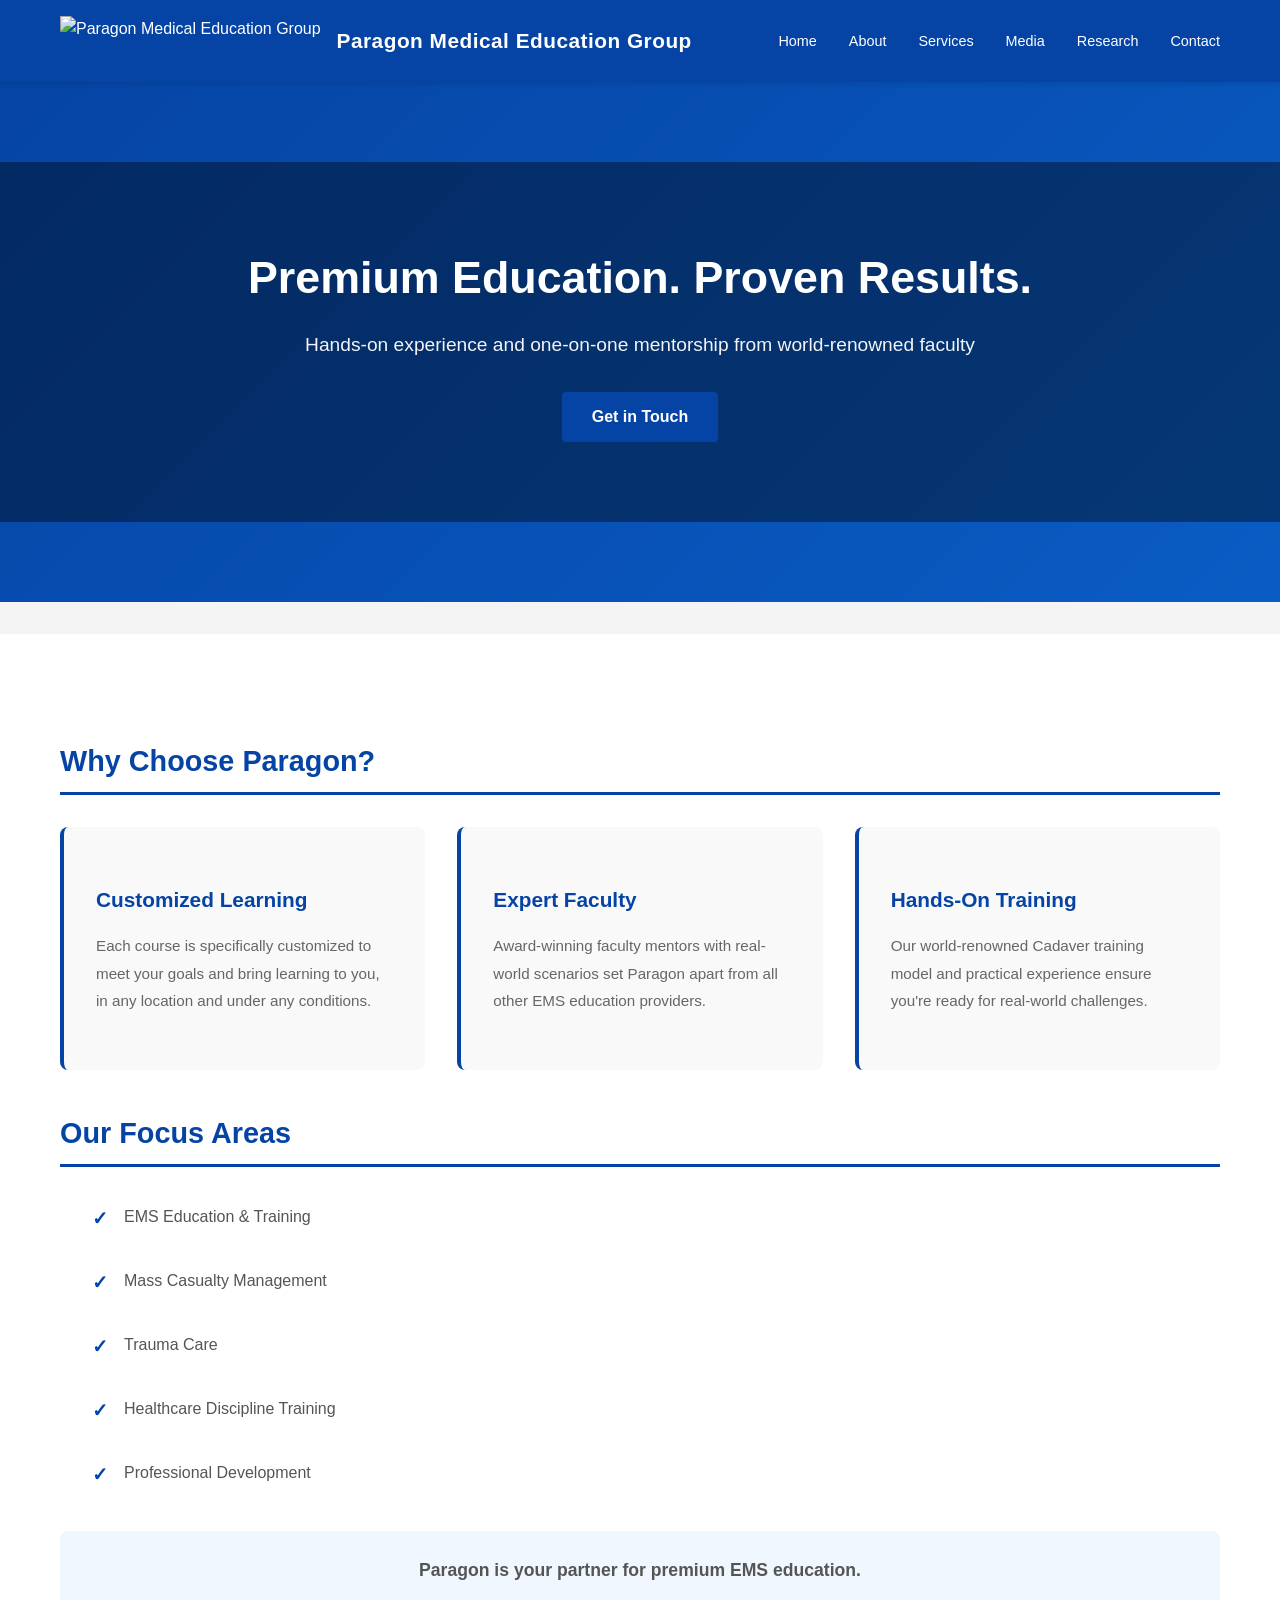
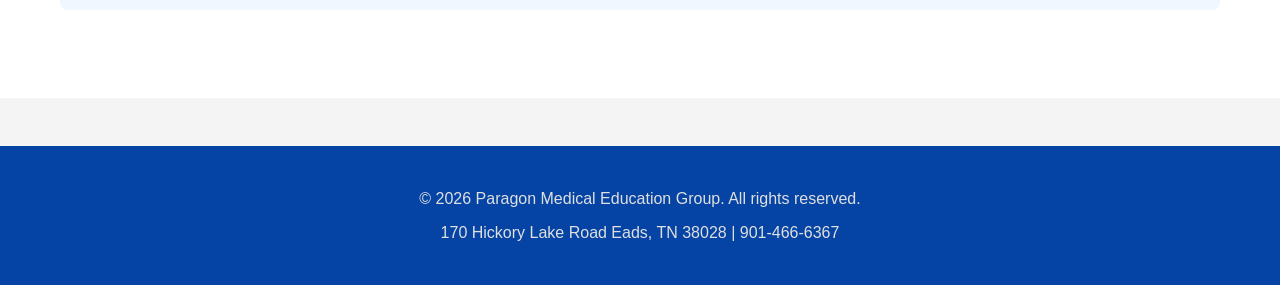
==== index.html @ 25d9da42 "Replace logo text with image in header" ====
<!DOCTYPE html>
<html lang="en">
<head>
    <meta charset="UTF-8">
    <meta name="viewport" content="width=device-width, initial-scale=1.0">
    <title>Paragon Medical Education Group - Premium EMS Education</title>
    <link rel="stylesheet" href="css/style.css">
</head>
<body>
    <header>
        <nav class="navbar">
            <div class="container">
                <div class="logo-section">
    <img src="images/PMEG_Logo.png" alt="Paragon Medical Education Group" class="logo-img">
    <div class="logo">Paragon Medical Education Group</div>
</div>
                <ul class="nav-links">
                    <li><a href="index.html">Home</a></li>
                    <li><a href="about.html">About</a></li>
                    <li><a href="services.html">Services</a></li>
                    <li><a href="media.html">Media</a></li>
                    <li><a href="research.html">Research</a></li>
                    <li><a href="contact.html">Contact</a></li>
                </ul>
            </div>
        </nav>
    </header>

    <main>
        <section class="hero">
            <div class="hero-image" style="background-image: url('images/Ground_ems.webp');">
                <div class="hero-overlay">
                    <div class="container">
                        <h1>Premium Education. Proven Results.</h1>
                        <p>Hands-on experience and one-on-one mentorship from world-renowned faculty</p>
                        <a href="contact.html" class="btn btn-primary">Get in Touch</a>
                    </div>
                </div>
            </div>
        </section>

        <section class="content">
            <div class="container">
                <h2>Why Choose Paragon?</h2>
                <div class="features">
                    <div class="feature-card">
                        <h3>Customized Learning</h3>
                        <p>Each course is specifically customized to meet your goals and bring learning to you, in any location and under any conditions.</p>
                    </div>
                    <div class="feature-card">
                        <h3>Expert Faculty</h3>
                        <p>Award-winning faculty mentors with real-world scenarios set Paragon apart from all other EMS education providers.</p>
                    </div>
                    <div class="feature-card">
                        <h3>Hands-On Training</h3>
                        <p>Our world-renowned Cadaver training model and practical experience ensure you're ready for real-world challenges.</p>
                    </div>
                </div>

                <h2>Our Focus Areas</h2>
                <ul class="focus-list">
                    <li>EMS Education & Training</li>
                    <li>Mass Casualty Management</li>
                    <li>Trauma Care</li>
                    <li>Healthcare Discipline Training</li>
                    <li>Professional Development</li>
                </ul>

                <p class="tagline"><strong>Paragon is your partner for premium EMS education.</strong></p>
            </div>
        </section>
    </main>

    <footer>
        <div class="container">
            <p>&copy; 2026 Paragon Medical Education Group. All rights reserved.</p>
            <p>170 Hickory Lake Road Eads, TN 38028 | 901-466-6367</p>
        </div>
    </footer>
</body>
</html>
---- css/style.css ----
* {
    margin: 0;
    padding: 0;
    box-sizing: border-box;
}

body {
    font-family: 'Segoe UI', Tahoma, Geneva, Verdana, sans-serif;
    line-height: 1.6;
    color: #333;
    background-color: #f4f4f4;
}

.container {
    max-width: 1200px;
    margin: 0 auto;
    padding: 0 20px;
}

/* Navigation */
.navbar {
    background-color: #0544A4;
    color: white;
    padding: 1rem 0;
    box-shadow: 0 2px 5px rgba(0,0,0,0.1);
    position: sticky;
    top: 0;
    z-index: 100;
}

.navbar .container {
    display: flex;
    justify-content: space-between;
    align-items: center;
}

.logo {
    font-size: 1.3rem;
    font-weight: bold;
    letter-spacing: 0.5px;
}

.nav-links {
    display: flex;
    list-style: none;
    gap: 2rem;
}

.nav-links a {
    color: white;
    text-decoration: none;
    transition: color 0.3s ease;
    font-size: 0.9rem;
}

.nav-links a:hover {
    color: #4da6ff;
}

/* Hero Section */
.hero {
    background: linear-gradient(135deg, #0544A4 0%, #0a5cc4 100%);
    color: white;
    padding: 5rem 0;
    text-align: center;
}

.hero h1 {
    font-size: 2.8rem;
    margin-bottom: 1rem;
    font-weight: 700;
}

.hero p {
    font-size: 1.2rem;
    margin-bottom: 2rem;
    opacity: 0.95;
}

/* Buttons */
.btn {
    display: inline-block;
    padding: 12px 30px;
    text-decoration: none;
    border-radius: 4px;
    transition: all 0.3s ease;
    font-weight: 600;
    cursor: pointer;
    border: none;
}

.btn-primary {
    background-color: #0544A4;
    color: white;
}

.btn-primary:hover {
    background-color: #033878;
    transform: translateY(-2px);
    box-shadow: 0 5px 15px rgba(5, 68, 164, 0.3);
}

/* Main Content */
main {
    min-height: calc(100vh - 200px);
}

.content {
    background-color: white;
    padding: 4rem 0;
    margin: 2rem 0;
}

.content h1 {
    color: #0544A4;
    margin-bottom: 1.5rem;
    font-size: 2.2rem;
}

.content h2 {
    color: #0544A4;
    margin-top: 2.5rem;
    margin-bottom: 1.5rem;
    font-size: 1.8rem;
    border-bottom: 3px solid #0544A4;
    padding-bottom: 0.5rem;
}

.content h3 {
    color: #0a5cc4;
    margin-top: 1.5rem;
    margin-bottom: 1rem;
    font-size: 1.3rem;
}

.content p {
    margin-bottom: 1.5rem;
    color: #555;
    line-height: 1.8;
}

.content ul {
    margin-left: 2rem;
    margin-bottom: 1.5rem;
}

.content ul li {
    margin-bottom: 0.8rem;
    color: #555;
}

/* Features Grid */
.features {
    display: grid;
    grid-template-columns: repeat(auto-fit, minmax(280px, 1fr));
    gap: 2rem;
    margin: 2rem 0;
}

.feature-card {
    background-color: #f9f9f9;
    padding: 2rem;
    border-radius: 8px;
    border-left: 4px solid #0544A4;
    transition: all 0.3s ease;
}

.feature-card:hover {
    transform: translateY(-5px);
    box-shadow: 0 8px 20px rgba(0,0,0,0.1);
}

.feature-card h3 {
    color: #0544A4;
    margin-bottom: 1rem;
}

.feature-card p {
    color: #666;
    font-size: 0.95rem;
}

/* Services Grid */
.services-grid {
    display: grid;
    grid-template-columns: repeat(auto-fit, minmax(300px, 1fr));
    gap: 2rem;
    margin: 2rem 0;
}

.service-card {
    background-color: #f9f9f9;
    padding: 2rem;
    border-radius: 8px;
    border-top: 4px solid #0544A4;
    transition: all 0.3s ease;
}

.service-card:hover {
    transform: translateY(-5px);
    box-shadow: 0 8px 20px rgba(0,0,0,0.1);
    border-top-color: #0a5cc4;
}

.service-card h3 {
    color: #0544A4;
    margin-bottom: 1rem;
}

.service-card p {
    color: #666;
}

/* Focus List */
.focus-list {
    list-style: none;
    margin-left: 0;
}

.focus-list li {
    padding: 0.8rem 0;
    padding-left: 2rem;
    position: relative;
    color: #555;
}

.focus-list li:before {
    content: "✓";
    position: absolute;
    left: 0;
    color: #0544A4;
    font-weight: bold;
    font-size: 1.2rem;
}

/* Class Grid */
.class-grid {
    display: grid;
    grid-template-columns: repeat(auto-fit, minmax(300px, 1fr));
    gap: 2rem;
    margin: 2rem 0;
}

.class-card {
    background-color: #f0f7ff;
    padding: 2rem;
    border-radius: 8px;
    border-left: 4px solid #0a5cc4;
    transition: all 0.3s ease;
}

.class-card:hover {
    box-shadow: 0 8px 20px rgba(10, 92, 196, 0.15);
    transform: translateY(-3px);
}

.class-card h3 {
    color: #0544A4;
    margin-bottom: 1rem;
}

.class-card p {
    color: #666;
    font-size: 0.95rem;
}

/* Research Section */
.research-section {
    background-color: #f9f9f9;
    padding: 2rem;
    border-radius: 8px;
    margin: 2rem 0;
}

.research-section h3 {
    color: #0544A4;
    margin-top: 1.5rem;
    margin-bottom: 1rem;
}

.research-section h3:first-child {
    margin-top: 0;
}

/* Resources Grid */
.resources-grid {
    display: grid;
    grid-template-columns: repeat(auto-fit, minmax(280px, 1fr));
    gap: 2rem;
    margin: 2rem 0;
}

.resource-card {
    background-color: #f0f7ff;
    padding: 2rem;
    border-radius: 8px;
    border: 2px solid #0544A4;
    transition: all 0.3s ease;
}

.resource-card:hover {
    box-shadow: 0 8px 20px rgba(5, 68, 164, 0.1);
}

.resource-card h3 {
    color: #0544A4;
    margin-bottom: 1rem;
}

.resource-card p {
    color: #666;
}

/* Contact Info */
.contact-info {
    display: grid;
    grid-template-columns: repeat(auto-fit, minmax(250px, 1fr));
    gap: 2rem;
    margin: 2rem 0;
}

.contact-card {
    background-color: #f0f7ff;
    padding: 2rem;
    border-radius: 8px;
    border-left: 4px solid #0544A4;
    text-align: center;
}

.contact-card h3 {
    color: #0544A4;
    margin-bottom: 1rem;
}

.contact-card a {
    color: #0544A4;
    text-decoration: none;
    font-weight: 600;
}

.contact-card a:hover {
    text-decoration: underline;
}

/* Help List */
.help-list {
    list-style: none;
    margin-left: 0;
}

.help-list li {
    padding: 0.8rem 0;
    padding-left: 2rem;
    position: relative;
    color: #555;
}

.help-list li:before {
    content: "→";
    position: absolute;
    left: 0;
    color: #0544A4;
    font-weight: bold;
}

/* Highlight Box */
.highlight-box {
    background-color: #f0f7ff;
    padding: 2rem;
    border-radius: 8px;
    border-left: 4px solid #0544A4;
    margin: 2rem 0;
}

.highlight-box p {
    margin-bottom: 1rem;
    color: #333;
    font-weight: 500;
}

.highlight-box p:last-child {
    margin-bottom: 0;
}

/* Highlight List */
.highlight-list {
    list-style: none;
    margin-left: 0;
    margin: 2rem 0;
}

.highlight-list li {
    padding: 1rem;
    margin-bottom: 0.5rem;
    background-color: #f9f9f9;
    border-left: 4px solid #0544A4;
    color: #555;
}

.highlight-list li:before {
    content: "✓ ";
    color: #0544A4;
    font-weight: bold;
    margin-right: 0.5rem;
}

/* Contact Methods */
.contact-methods {
    background-color: #f0f7ff;
    padding: 2rem;
    border-radius: 8px;
    margin: 2rem 0;
}

.contact-methods a {
    color: #0544A4;
    text-decoration: none;
    font-weight: 600;
}

.contact-methods a:hover {
    text-decoration: underline;
}

/* Features List */
.features-list {
    background-color: #f9f9f9;
    padding: 2rem;
    border-radius: 8px;
    margin: 2rem 0;
}

.features-list p {
    margin-bottom: 1.5rem;
    padding-bottom: 1rem;
    border-bottom: 1px solid #e0e0e0;
    color: #555;
}

.features-list p:last-child {
    margin-bottom: 0;
    border-bottom: none;
}

/* Tagline */
.tagline {
    background-color: #f0f7ff;
    padding: 1.5rem;
    border-radius: 8px;
    margin: 2rem 0;
    color: #0544A4;
    font-size: 1.1rem;
    text-align: center;
}

/* Footer */
footer {
    background-color: #0544A4;
    color: white;
    text-align: center;
    padding: 2rem 0;
    margin-top: 3rem;
}

footer p {
    margin: 0.5rem 0;
    color: #e0e0e0;
}

/* Responsive Design */
@media (max-width: 768px) {
    .navbar .container {
        flex-direction: column;
        gap: 1rem;
    }

    .nav-links {
        flex-direction: column;
        gap: 0.5rem;
        text-align: center;
    }

    .hero h1 {
        font-size: 1.8rem;
    }

    .hero p {
        font-size: 1rem;
    }

    .logo {
        font-size: 1.1rem;
    }

    .content h2 {
        font-size: 1.5rem;
    }

    .features, .services-grid, .class-grid, .resources-grid, .contact-info {
        grid-template-columns: 1fr;
    }

    .btn {
        padding: 10px 20px;
        font-size: 0.9rem;
    }
}
/* Logo and Header */
.logo-section {
    display: flex;
    align-items: center;
    gap: 1rem;
}

.logo-img {
    height: 50px;
    width: auto;
}

/* Hero with background image */
.hero-image {
    background-size: cover;
    background-position: center;
    position: relative;
}

.hero-overlay {
    background: rgba(0, 0, 0, 0.4);
    padding: 5rem 0;
}

/* Service Images */
.service-image {
    width: 100%;
    height: 200px;
    object-fit: cover;
    border-radius: 8px 8px 0 0;
    margin: -2rem -2rem 1rem -2rem;
}

.service-card {
    overflow: hidden;
}

/* Responsive */
@media (max-width: 768px) {
    .logo-img {
        height: 40px;
    }
    
    .logo {
        font-size: 1rem;
    }
}
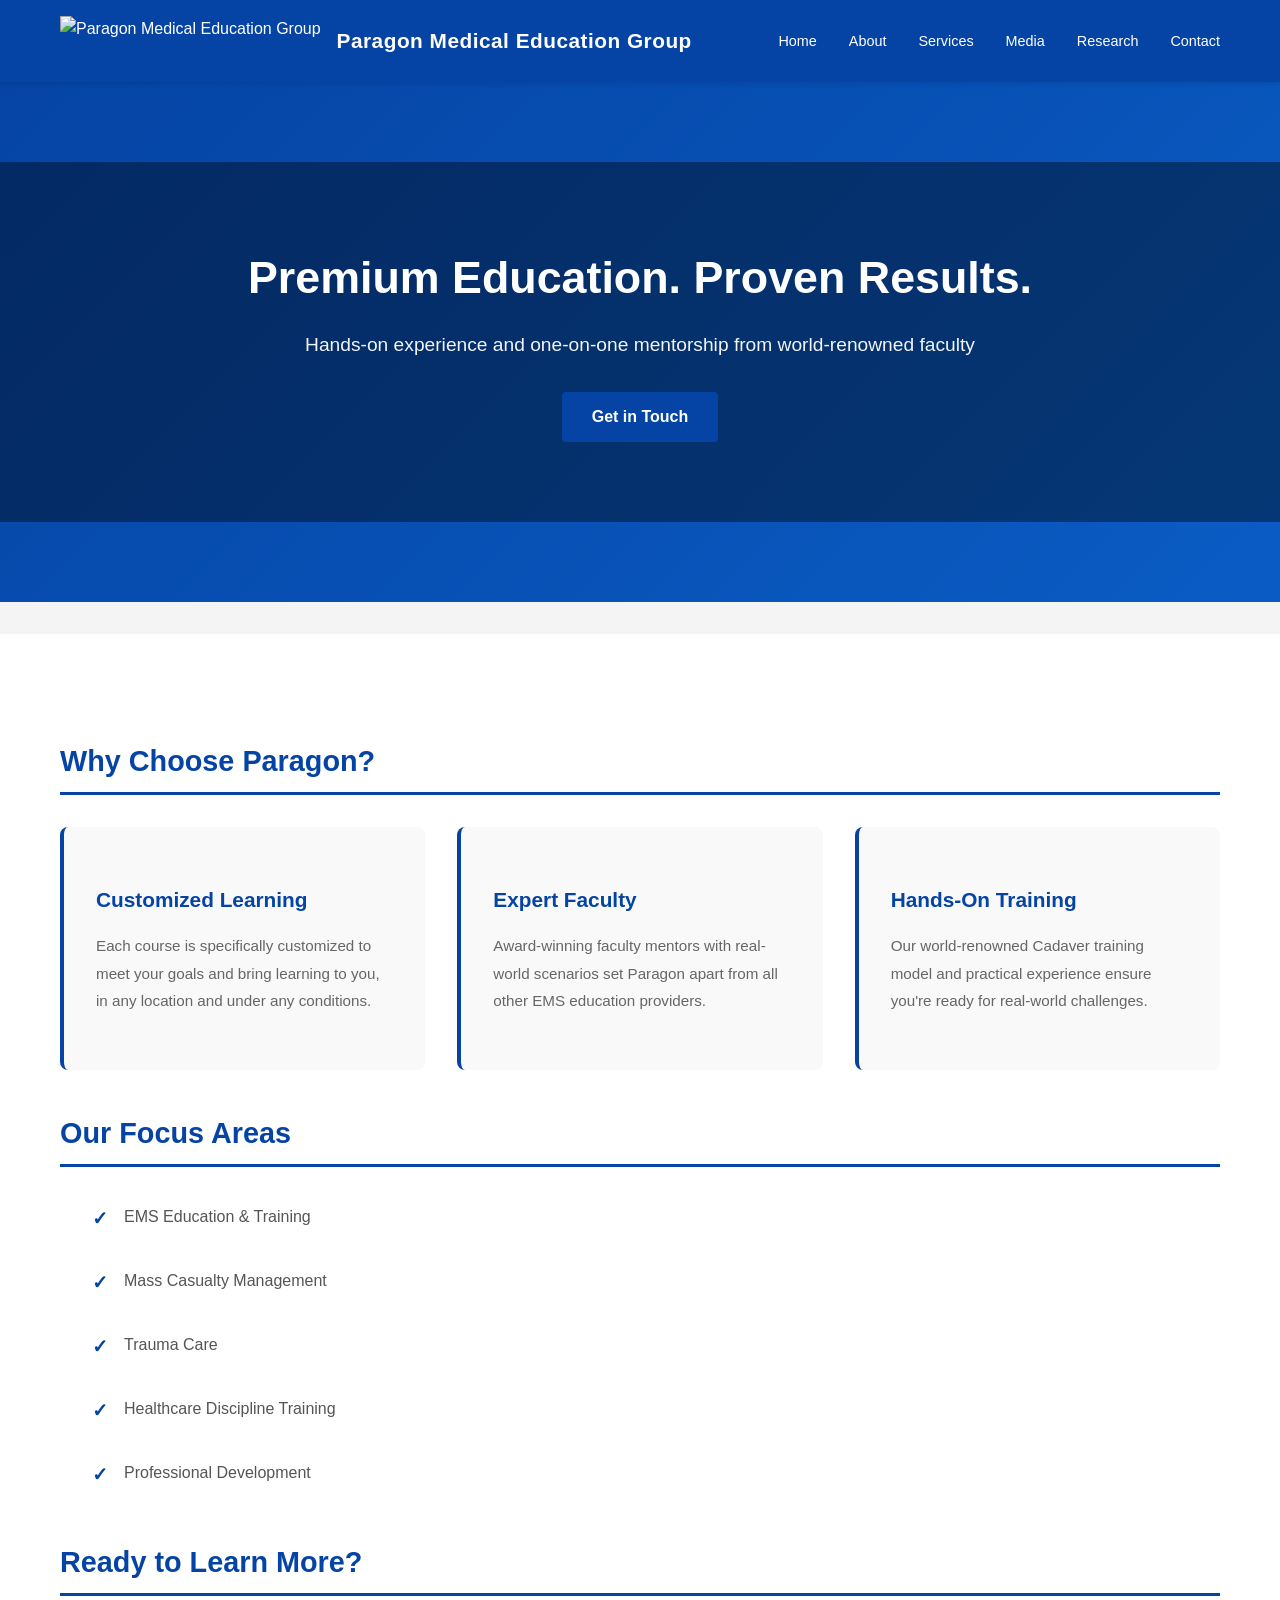
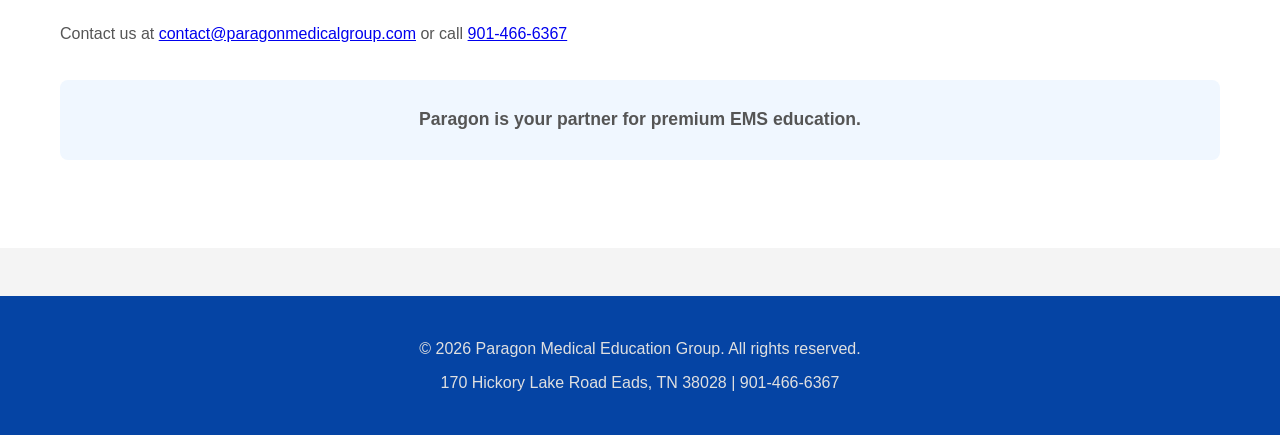
==== commit 2c0d9135: "Enhance footer with contact details and prompt Added contact information and a call to action." ====
--- a/index.html
+++ b/index.html
@@ -11,9 +11,9 @@
         <nav class="navbar">
             <div class="container">
                 <div class="logo-section">
-    <img src="images/PMEG_Logo.png" alt="Paragon Medical Education Group" class="logo-img">
-    <div class="logo">Paragon Medical Education Group</div>
-</div>
+                    <img src="images/PARAGON_LOGO_BMP.bmp" alt="Paragon Medical Education Group" class="logo-img">
+                    <div class="logo">Paragon Medical Education Group</div>
+                </div>
                 <ul class="nav-links">
                     <li><a href="index.html">Home</a></li>
                     <li><a href="about.html">About</a></li>
@@ -66,6 +66,9 @@
                     <li>Professional Development</li>
                 </ul>
 
+                <h2>Ready to Learn More?</h2>
+                <p>Contact us at <a href="mailto:contact@paragonmedicalgroup.com">contact@paragonmedicalgroup.com</a> or call <a href="tel:901-466-6367">901-466-6367</a></p>
+
                 <p class="tagline"><strong>Paragon is your partner for premium EMS education.</strong></p>
             </div>
         </section>
--- a/css/style.css
+++ b/css/style.css
@@ -516,6 +516,7 @@
     height: 50px;
     width: auto;
 }
+}
 
 /* Hero with background image */
 .hero-image {
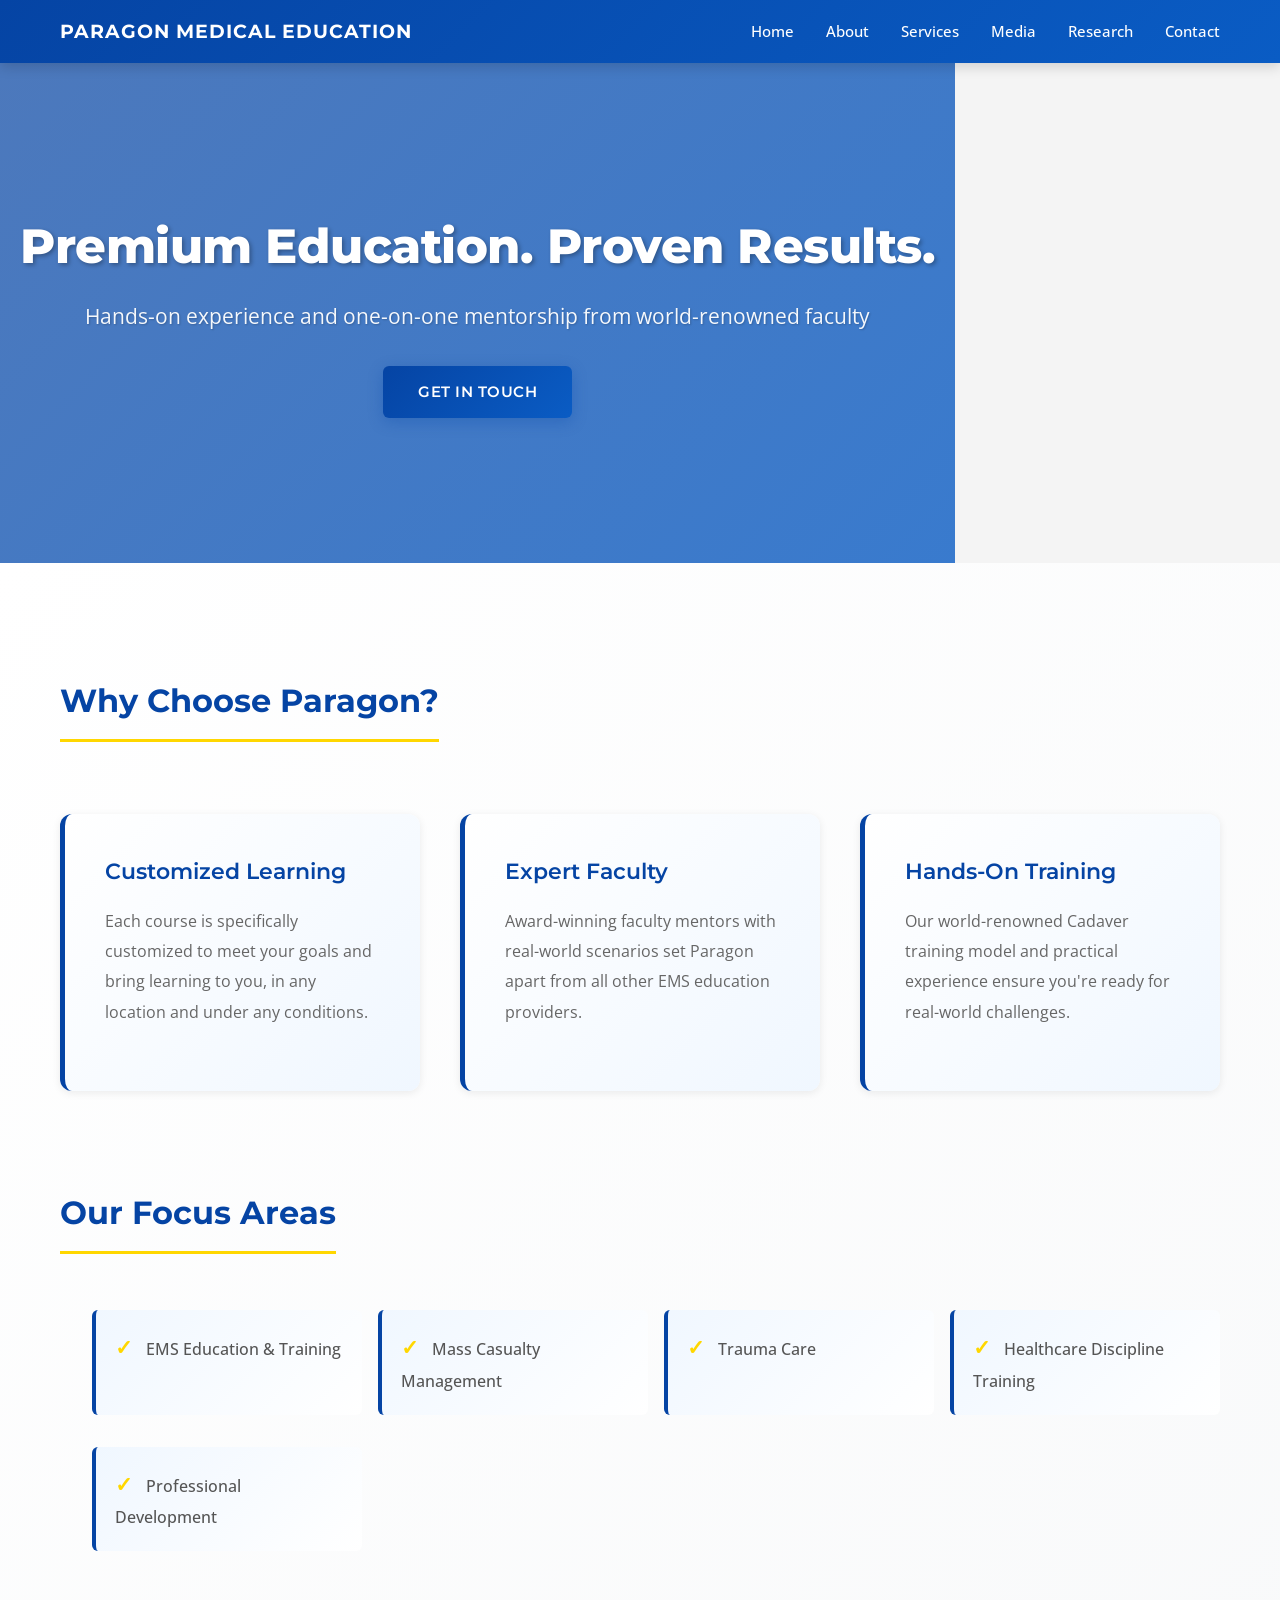
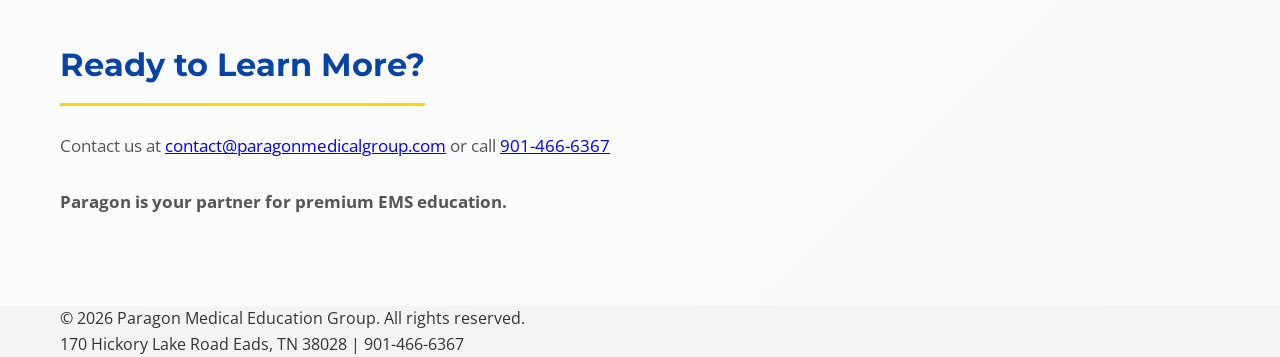
==== commit d27c1185: "Update logo section and footer in index.html" ====
--- a/index.html
+++ b/index.html
@@ -10,10 +10,7 @@
     <header>
         <nav class="navbar">
             <div class="container">
-                <div class="logo-section">
-                    <img src="images/PARAGON_LOGO_BMP.bmp" alt="Paragon Medical Education Group" class="logo-img">
-                    <div class="logo">Paragon Medical Education Group</div>
-                </div>
+                <div class="logo">PARAGON Medical Education</div>
                 <ul class="nav-links">
                     <li><a href="index.html">Home</a></li>
                     <li><a href="about.html">About</a></li>
--- a/css/style.css
+++ b/css/style.css
@@ -1,3 +1,5 @@
+@import url('https://fonts.googleapis.com/css2?family=Montserrat:wght@600;700;800&family=Open+Sans:wght@400;500;600&display=swap');
+
 * {
     margin: 0;
     padding: 0;
@@ -5,7 +7,7 @@
 }
 
 body {
-    font-family: 'Segoe UI', Tahoma, Geneva, Verdana, sans-serif;
+    font-family: 'Open Sans', sans-serif;
     line-height: 1.6;
     color: #333;
     background-color: #f4f4f4;
@@ -19,10 +21,10 @@
 
 /* Navigation */
 .navbar {
-    background-color: #0544A4;
+    background: linear-gradient(135deg, #0544A4 0%, #0a5cc4 100%);
     color: white;
     padding: 1rem 0;
-    box-shadow: 0 2px 5px rgba(0,0,0,0.1);
+    box-shadow: 0 4px 12px rgba(0,0,0,0.15);
     position: sticky;
     top: 0;
     z-index: 100;
@@ -35,9 +37,12 @@
 }
 
 .logo {
-    font-size: 1.3rem;
-    font-weight: bold;
-    letter-spacing: 0.5px;
+    font-family: 'Montserrat', sans-serif;
+    font-size: 1.2rem;
+    font-weight: 700;
+    letter-spacing: 1px;
+    color: white;
+    text-transform: uppercase;
 }
 
 .nav-links {
@@ -49,55 +54,91 @@
 .nav-links a {
     color: white;
     text-decoration: none;
-    transition: color 0.3s ease;
-    font-size: 0.9rem;
+    transition: all 0.3s ease;
+    font-size: 0.95rem;
+    font-weight: 500;
+    border-bottom: 2px solid transparent;
+    padding-bottom: 2px;
 }
 
 .nav-links a:hover {
-    color: #4da6ff;
+    color: #ffd700;
+    border-bottom-color: #ffd700;
 }
 
 /* Hero Section */
 .hero {
-    background: linear-gradient(135deg, #0544A4 0%, #0a5cc4 100%);
-    color: white;
+    background-size: cover;
+    background-position: center;
+    position: relative;
+    min-height: 500px;
+    display: flex;
+    align-items: center;
+}
+
+.hero-image {
+    background-size: cover;
+    background-position: center;
+    position: relative;
+    min-height: 500px;
+}
+
+.hero-overlay {
+    background: linear-gradient(135deg, rgba(5, 68, 164, 0.7) 0%, rgba(10, 92, 196, 0.8) 100%);
     padding: 5rem 0;
+    min-height: 500px;
+    display: flex;
+    align-items: center;
+}
+
+.hero .container {
     text-align: center;
 }
 
 .hero h1 {
-    font-size: 2.8rem;
-    margin-bottom: 1rem;
-    font-weight: 700;
+    font-family: 'Montserrat', sans-serif;
+    font-size: 3rem;
+    margin-bottom: 1rem;
+    font-weight: 800;
+    color: white;
+    text-shadow: 2px 2px 4px rgba(0,0,0,0.3);
+    letter-spacing: -0.5px;
 }
 
 .hero p {
-    font-size: 1.2rem;
+    font-size: 1.3rem;
     margin-bottom: 2rem;
+    color: white;
     opacity: 0.95;
+    text-shadow: 1px 1px 2px rgba(0,0,0,0.2);
 }
 
 /* Buttons */
 .btn {
     display: inline-block;
-    padding: 12px 30px;
+    padding: 14px 35px;
     text-decoration: none;
-    border-radius: 4px;
+    border-radius: 6px;
     transition: all 0.3s ease;
     font-weight: 600;
     cursor: pointer;
     border: none;
+    font-family: 'Montserrat', sans-serif;
+    text-transform: uppercase;
+    letter-spacing: 0.5px;
+    font-size: 0.95rem;
 }
 
 .btn-primary {
-    background-color: #0544A4;
-    color: white;
+    background: linear-gradient(135deg, #0544A4 0%, #0a5cc4 100%);
+    color: white;
+    box-shadow: 0 4px 15px rgba(5, 68, 164, 0.3);
 }
 
 .btn-primary:hover {
-    background-color: #033878;
-    transform: translateY(-2px);
-    box-shadow: 0 5px 15px rgba(5, 68, 164, 0.3);
+    transform: translateY(-3px);
+    box-shadow: 0 8px 25px rgba(5, 68, 164, 0.5);
+    background: linear-gradient(135deg, #033878 0%, #0544A4 100%);
 }
 
 /* Main Content */
@@ -106,37 +147,46 @@
 }
 
 .content {
-    background-color: white;
+    background: linear-gradient(135deg, #ffffff 0%, #f8f9fa 100%);
     padding: 4rem 0;
-    margin: 2rem 0;
+    margin: 0;
 }
 
 .content h1 {
     color: #0544A4;
     margin-bottom: 1.5rem;
-    font-size: 2.2rem;
+    font-size: 2.5rem;
+    font-family: 'Montserrat', sans-serif;
+    font-weight: 800;
+    letter-spacing: -0.5px;
 }
 
 .content h2 {
     color: #0544A4;
-    margin-top: 2.5rem;
+    margin-top: 3rem;
     margin-bottom: 1.5rem;
-    font-size: 1.8rem;
-    border-bottom: 3px solid #0544A4;
-    padding-bottom: 0.5rem;
+    font-size: 2rem;
+    font-family: 'Montserrat', sans-serif;
+    font-weight: 700;
+    border-bottom: 3px solid #ffd700;
+    padding-bottom: 0.8rem;
+    display: inline-block;
 }
 
 .content h3 {
     color: #0a5cc4;
     margin-top: 1.5rem;
     margin-bottom: 1rem;
-    font-size: 1.3rem;
+    font-size: 1.4rem;
+    font-family: 'Montserrat', sans-serif;
+    font-weight: 600;
 }
 
 .content p {
     margin-bottom: 1.5rem;
     color: #555;
-    line-height: 1.8;
+    line-height: 1.9;
+    font-size: 1.05rem;
 }
 
 .content ul {
@@ -145,411 +195,136 @@
 }
 
 .content ul li {
-    margin-bottom: 0.8rem;
+    margin-bottom: 1rem;
     color: #555;
+    line-height: 1.8;
 }
 
 /* Features Grid */
 .features {
     display: grid;
-    grid-template-columns: repeat(auto-fit, minmax(280px, 1fr));
-    gap: 2rem;
-    margin: 2rem 0;
+    grid-template-columns: repeat(auto-fit, minmax(300px, 1fr));
+    gap: 2.5rem;
+    margin: 3rem 0;
 }
 
 .feature-card {
-    background-color: #f9f9f9;
-    padding: 2rem;
-    border-radius: 8px;
-    border-left: 4px solid #0544A4;
+    background: linear-gradient(135deg, #ffffff 0%, #f0f7ff 100%);
+    padding: 2.5rem;
+    border-radius: 12px;
+    border-left: 5px solid #0544A4;
     transition: all 0.3s ease;
+    box-shadow: 0 2px 8px rgba(0,0,0,0.08);
 }
 
 .feature-card:hover {
-    transform: translateY(-5px);
-    box-shadow: 0 8px 20px rgba(0,0,0,0.1);
+    transform: translateY(-8px);
+    box-shadow: 0 12px 30px rgba(5, 68, 164, 0.2);
 }
 
 .feature-card h3 {
     color: #0544A4;
     margin-bottom: 1rem;
+    margin-top: 0;
 }
 
 .feature-card p {
     color: #666;
-    font-size: 0.95rem;
+    font-size: 1rem;
 }
 
 /* Services Grid */
 .services-grid {
     display: grid;
-    grid-template-columns: repeat(auto-fit, minmax(300px, 1fr));
-    gap: 2rem;
-    margin: 2rem 0;
+    grid-template-columns: repeat(auto-fit, minmax(320px, 1fr));
+    gap: 2.5rem;
+    margin: 3rem 0;
 }
 
 .service-card {
-    background-color: #f9f9f9;
+    background: linear-gradient(135deg, #ffffff 0%, #f0f7ff 100%);
     padding: 2rem;
-    border-radius: 8px;
-    border-top: 4px solid #0544A4;
+    border-radius: 12px;
+    border-top: 5px solid #0544A4;
     transition: all 0.3s ease;
+    box-shadow: 0 2px 8px rgba(0,0,0,0.08);
+    overflow: hidden;
 }
 
 .service-card:hover {
-    transform: translateY(-5px);
-    box-shadow: 0 8px 20px rgba(0,0,0,0.1);
-    border-top-color: #0a5cc4;
+    transform: translateY(-8px);
+    box-shadow: 0 12px 30px rgba(5, 68, 164, 0.2);
+    border-top-color: #ffd700;
 }
 
 .service-card h3 {
     color: #0544A4;
     margin-bottom: 1rem;
+    margin-top: 0;
 }
 
 .service-card p {
     color: #666;
-}
-
-/* Focus List */
+    font-size: 0.95rem;
+}
+
+.service-image {
+    width: 100%;
+    height: 200px;
+    object-fit: cover;
+    border-radius: 8px;
+    margin-bottom: 1rem;
+}
+
+/* Lists */
 .focus-list {
     list-style: none;
     margin-left: 0;
+    display: grid;
+    grid-template-columns: repeat(auto-fit, minmax(250px, 1fr));
+    gap: 1rem;
+    margin: 2rem 0;
 }
 
 .focus-list li {
+    padding: 1.2rem;
+    background: linear-gradient(135deg, #f0f7ff 0%, #ffffff 100%);
+    border-left: 4px solid #0544A4;
+    border-radius: 6px;
+    color: #555;
+    font-weight: 500;
+}
+
+.focus-list li:before {
+    content: "✓";
+    color: #ffd700;
+    font-weight: bold;
+    margin-right: 0.8rem;
+    font-size: 1.3rem;
+}
+
+/* Specialty List */
+.specialty-list {
+    list-style: none;
+    margin-left: 0;
+    margin: 1.5rem 0;
+}
+
+.specialty-list li {
     padding: 0.8rem 0;
     padding-left: 2rem;
     position: relative;
     color: #555;
 }
 
-.focus-list li:before {
-    content: "✓";
-    position: absolute;
-    left: 0;
-    color: #0544A4;
-    font-weight: bold;
-    font-size: 1.2rem;
-}
-
-/* Class Grid */
-.class-grid {
-    display: grid;
-    grid-template-columns: repeat(auto-fit, minmax(300px, 1fr));
-    gap: 2rem;
-    margin: 2rem 0;
-}
-
-.class-card {
-    background-color: #f0f7ff;
-    padding: 2rem;
-    border-radius: 8px;
-    border-left: 4px solid #0a5cc4;
-    transition: all 0.3s ease;
-}
-
-.class-card:hover {
-    box-shadow: 0 8px 20px rgba(10, 92, 196, 0.15);
-    transform: translateY(-3px);
-}
-
-.class-card h3 {
-    color: #0544A4;
-    margin-bottom: 1rem;
-}
-
-.class-card p {
-    color: #666;
-    font-size: 0.95rem;
-}
-
-/* Research Section */
-.research-section {
-    background-color: #f9f9f9;
-    padding: 2rem;
-    border-radius: 8px;
-    margin: 2rem 0;
-}
-
-.research-section h3 {
-    color: #0544A4;
-    margin-top: 1.5rem;
-    margin-bottom: 1rem;
-}
-
-.research-section h3:first-child {
-    margin-top: 0;
-}
-
-/* Resources Grid */
-.resources-grid {
-    display: grid;
-    grid-template-columns: repeat(auto-fit, minmax(280px, 1fr));
-    gap: 2rem;
-    margin: 2rem 0;
-}
-
-.resource-card {
-    background-color: #f0f7ff;
-    padding: 2rem;
-    border-radius: 8px;
-    border: 2px solid #0544A4;
-    transition: all 0.3s ease;
-}
-
-.resource-card:hover {
-    box-shadow: 0 8px 20px rgba(5, 68, 164, 0.1);
-}
-
-.resource-card h3 {
-    color: #0544A4;
-    margin-bottom: 1rem;
-}
-
-.resource-card p {
-    color: #666;
-}
-
-/* Contact Info */
-.contact-info {
-    display: grid;
-    grid-template-columns: repeat(auto-fit, minmax(250px, 1fr));
-    gap: 2rem;
-    margin: 2rem 0;
-}
-
-.contact-card {
-    background-color: #f0f7ff;
-    padding: 2rem;
-    border-radius: 8px;
-    border-left: 4px solid #0544A4;
-    text-align: center;
-}
-
-.contact-card h3 {
-    color: #0544A4;
-    margin-bottom: 1rem;
-}
-
-.contact-card a {
-    color: #0544A4;
-    text-decoration: none;
-    font-weight: 600;
-}
-
-.contact-card a:hover {
-    text-decoration: underline;
-}
-
-/* Help List */
-.help-list {
-    list-style: none;
-    margin-left: 0;
-}
-
-.help-list li {
-    padding: 0.8rem 0;
-    padding-left: 2rem;
-    position: relative;
-    color: #555;
-}
-
-.help-list li:before {
+.specialty-list li:before {
     content: "→";
     position: absolute;
     left: 0;
     color: #0544A4;
     font-weight: bold;
-}
-
-/* Highlight Box */
-.highlight-box {
-    background-color: #f0f7ff;
-    padding: 2rem;
-    border-radius: 8px;
-    border-left: 4px solid #0544A4;
-    margin: 2rem 0;
-}
-
-.highlight-box p {
-    margin-bottom: 1rem;
-    color: #333;
-    font-weight: 500;
-}
-
-.highlight-box p:last-child {
-    margin-bottom: 0;
-}
-
-/* Highlight List */
-.highlight-list {
-    list-style: none;
-    margin-left: 0;
-    margin: 2rem 0;
-}
-
-.highlight-list li {
-    padding: 1rem;
-    margin-bottom: 0.5rem;
-    background-color: #f9f9f9;
-    border-left: 4px solid #0544A4;
-    color: #555;
-}
-
-.highlight-list li:before {
-    content: "✓ ";
-    color: #0544A4;
-    font-weight: bold;
-    margin-right: 0.5rem;
-}
-
-/* Contact Methods */
-.contact-methods {
-    background-color: #f0f7ff;
-    padding: 2rem;
-    border-radius: 8px;
-    margin: 2rem 0;
-}
-
-.contact-methods a {
-    color: #0544A4;
-    text-decoration: none;
-    font-weight: 600;
-}
-
-.contact-methods a:hover {
-    text-decoration: underline;
-}
-
-/* Features List */
-.features-list {
-    background-color: #f9f9f9;
-    padding: 2rem;
-    border-radius: 8px;
-    margin: 2rem 0;
-}
-
-.features-list p {
-    margin-bottom: 1.5rem;
-    padding-bottom: 1rem;
-    border-bottom: 1px solid #e0e0e0;
-    color: #555;
-}
-
-.features-list p:last-child {
-    margin-bottom: 0;
-    border-bottom: none;
-}
-
-/* Tagline */
-.tagline {
-    background-color: #f0f7ff;
-    padding: 1.5rem;
-    border-radius: 8px;
-    margin: 2rem 0;
-    color: #0544A4;
-    font-size: 1.1rem;
-    text-align: center;
-}
-
-/* Footer */
-footer {
-    background-color: #0544A4;
-    color: white;
-    text-align: center;
-    padding: 2rem 0;
-    margin-top: 3rem;
-}
-
-footer p {
-    margin: 0.5rem 0;
-    color: #e0e0e0;
-}
-
-/* Responsive Design */
-@media (max-width: 768px) {
-    .navbar .container {
-        flex-direction: column;
-        gap: 1rem;
-    }
-
-    .nav-links {
-        flex-direction: column;
-        gap: 0.5rem;
-        text-align: center;
-    }
-
-    .hero h1 {
-        font-size: 1.8rem;
-    }
-
-    .hero p {
-        font-size: 1rem;
-    }
-
-    .logo {
-        font-size: 1.1rem;
-    }
-
-    .content h2 {
-        font-size: 1.5rem;
-    }
-
-    .features, .services-grid, .class-grid, .resources-grid, .contact-info {
-        grid-template-columns: 1fr;
-    }
-
-    .btn {
-        padding: 10px 20px;
-        font-size: 0.9rem;
-    }
-}
-/* Logo and Header */
-.logo-section {
-    display: flex;
-    align-items: center;
-    gap: 1rem;
-}
-
-.logo-img {
-    height: 50px;
-    width: auto;
-}
-}
-
-/* Hero with background image */
-.hero-image {
-    background-size: cover;
-    background-position: center;
-    position: relative;
-}
-
-.hero-overlay {
-    background: rgba(0, 0, 0, 0.4);
-    padding: 5rem 0;
-}
-
-/* Service Images */
-.service-image {
-    width: 100%;
-    height: 200px;
-    object-fit: cover;
-    border-radius: 8px 8px 0 0;
-    margin: -2rem -2rem 1rem -2rem;
-}
-
-.service-card {
-    overflow: hidden;
-}
-
-/* Responsive */
-@media (max-width: 768px) {
-    .logo-img {
-        height: 40px;
-    }
-    
-    .logo {
-        font-size: 1rem;
-    }
-}
+    font-size: 1.2rem;
+}
+
+/* Help List */
+.help-list {
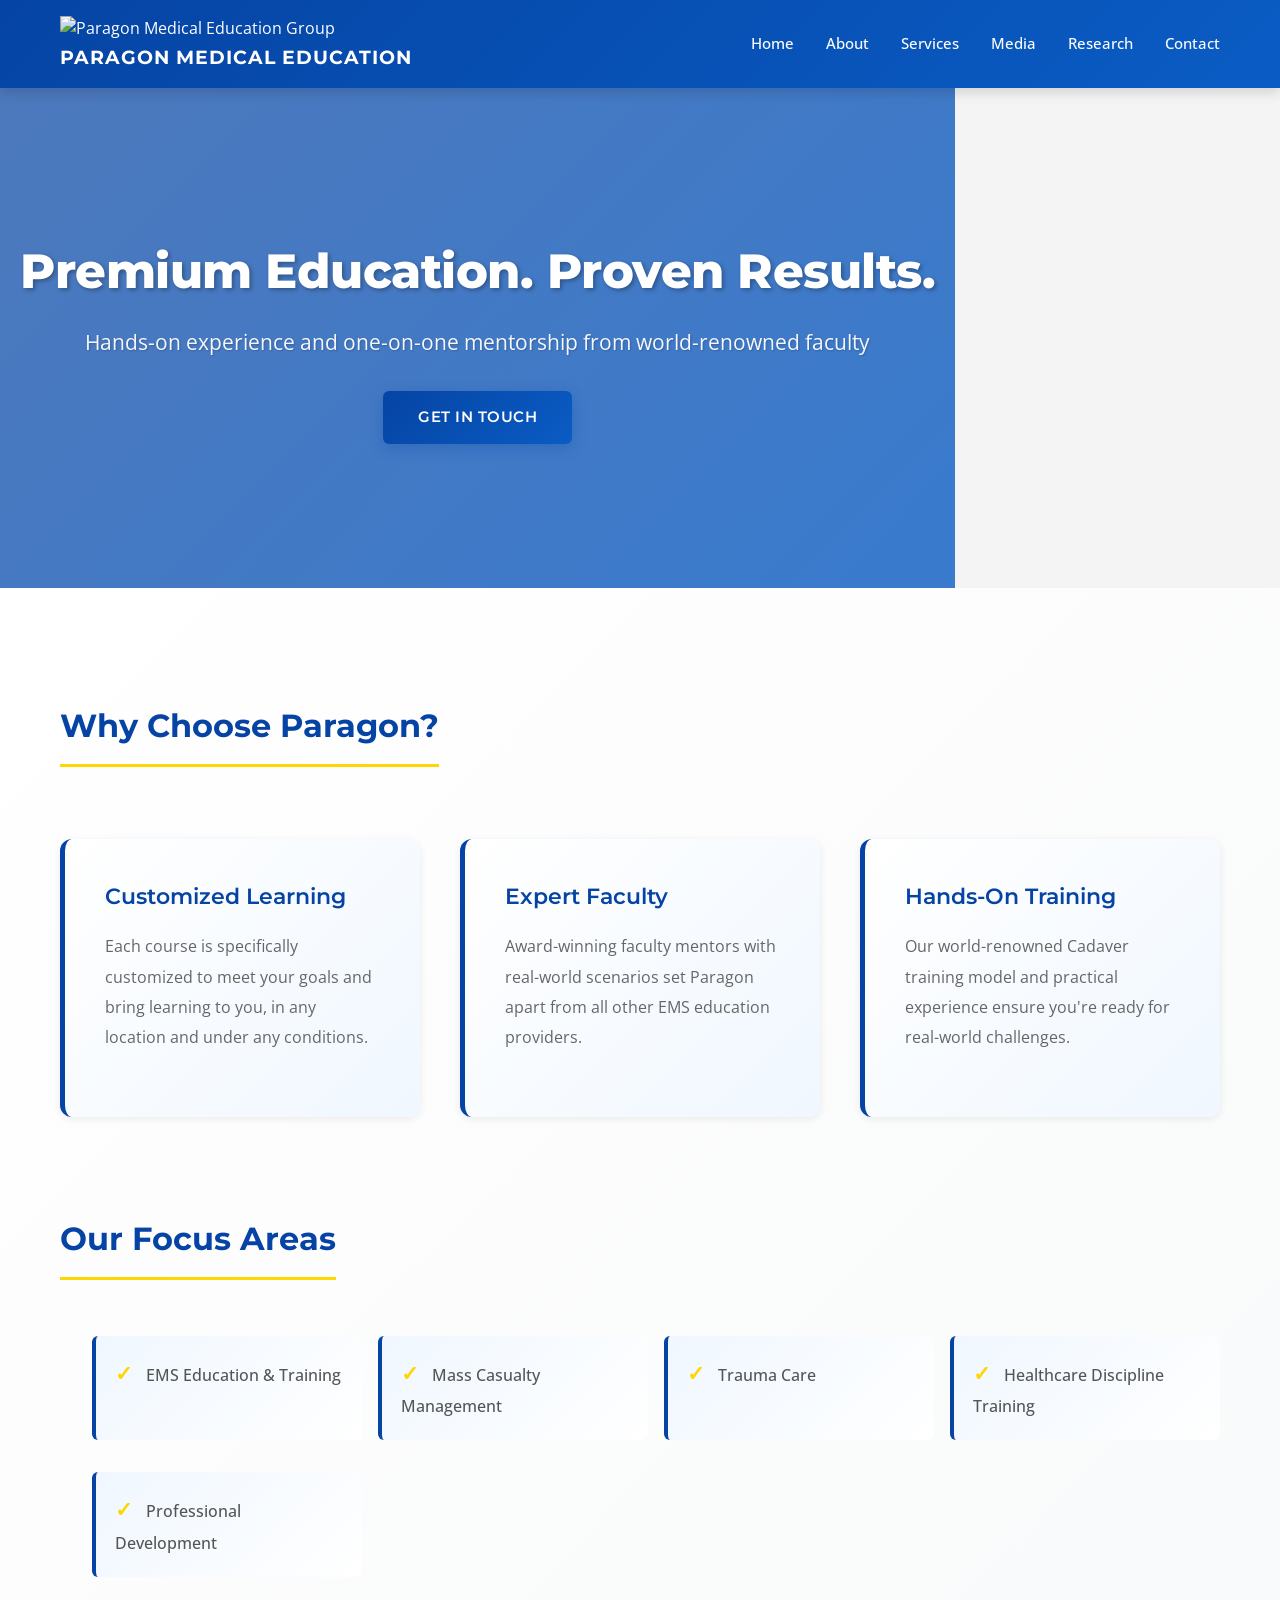
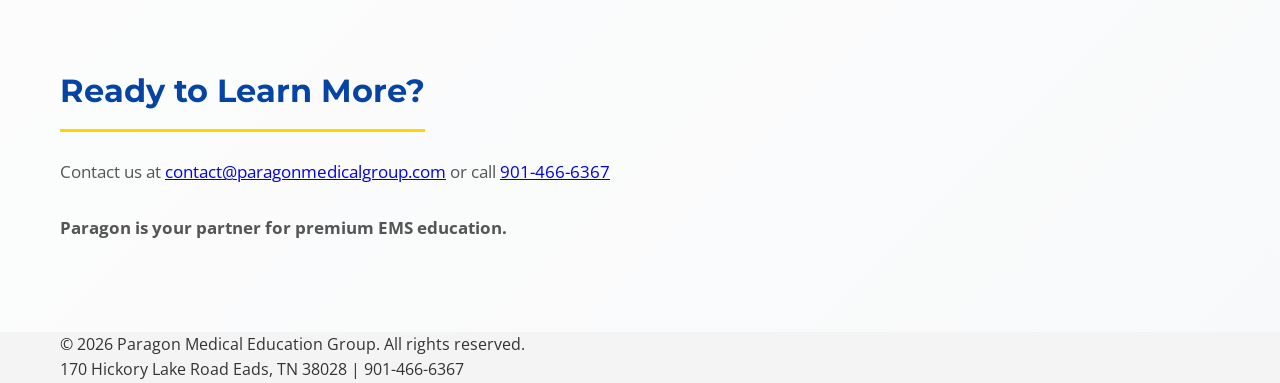
==== commit 04970d7d: "Update logo section and hero image in index.html" ====
--- a/index.html
+++ b/index.html
@@ -10,7 +10,10 @@
     <header>
         <nav class="navbar">
             <div class="container">
-                <div class="logo">PARAGON Medical Education</div>
+                <div class="logo-section">
+                    <img src="images/PMEG_small_logo.JPG" alt="Paragon Medical Education Group" class="logo-img">
+                    <div class="logo">Paragon Medical Education</div>
+                </div>
                 <ul class="nav-links">
                     <li><a href="index.html">Home</a></li>
                     <li><a href="about.html">About</a></li>
@@ -25,7 +28,7 @@
 
     <main>
         <section class="hero">
-            <div class="hero-image" style="background-image: url('images/Ground_ems.webp');">
+            <div class="hero-image" style="background-image: url('images/PMEG_Pics__2_.JPG');">
                 <div class="hero-overlay">
                     <div class="container">
                         <h1>Premium Education. Proven Results.</h1>
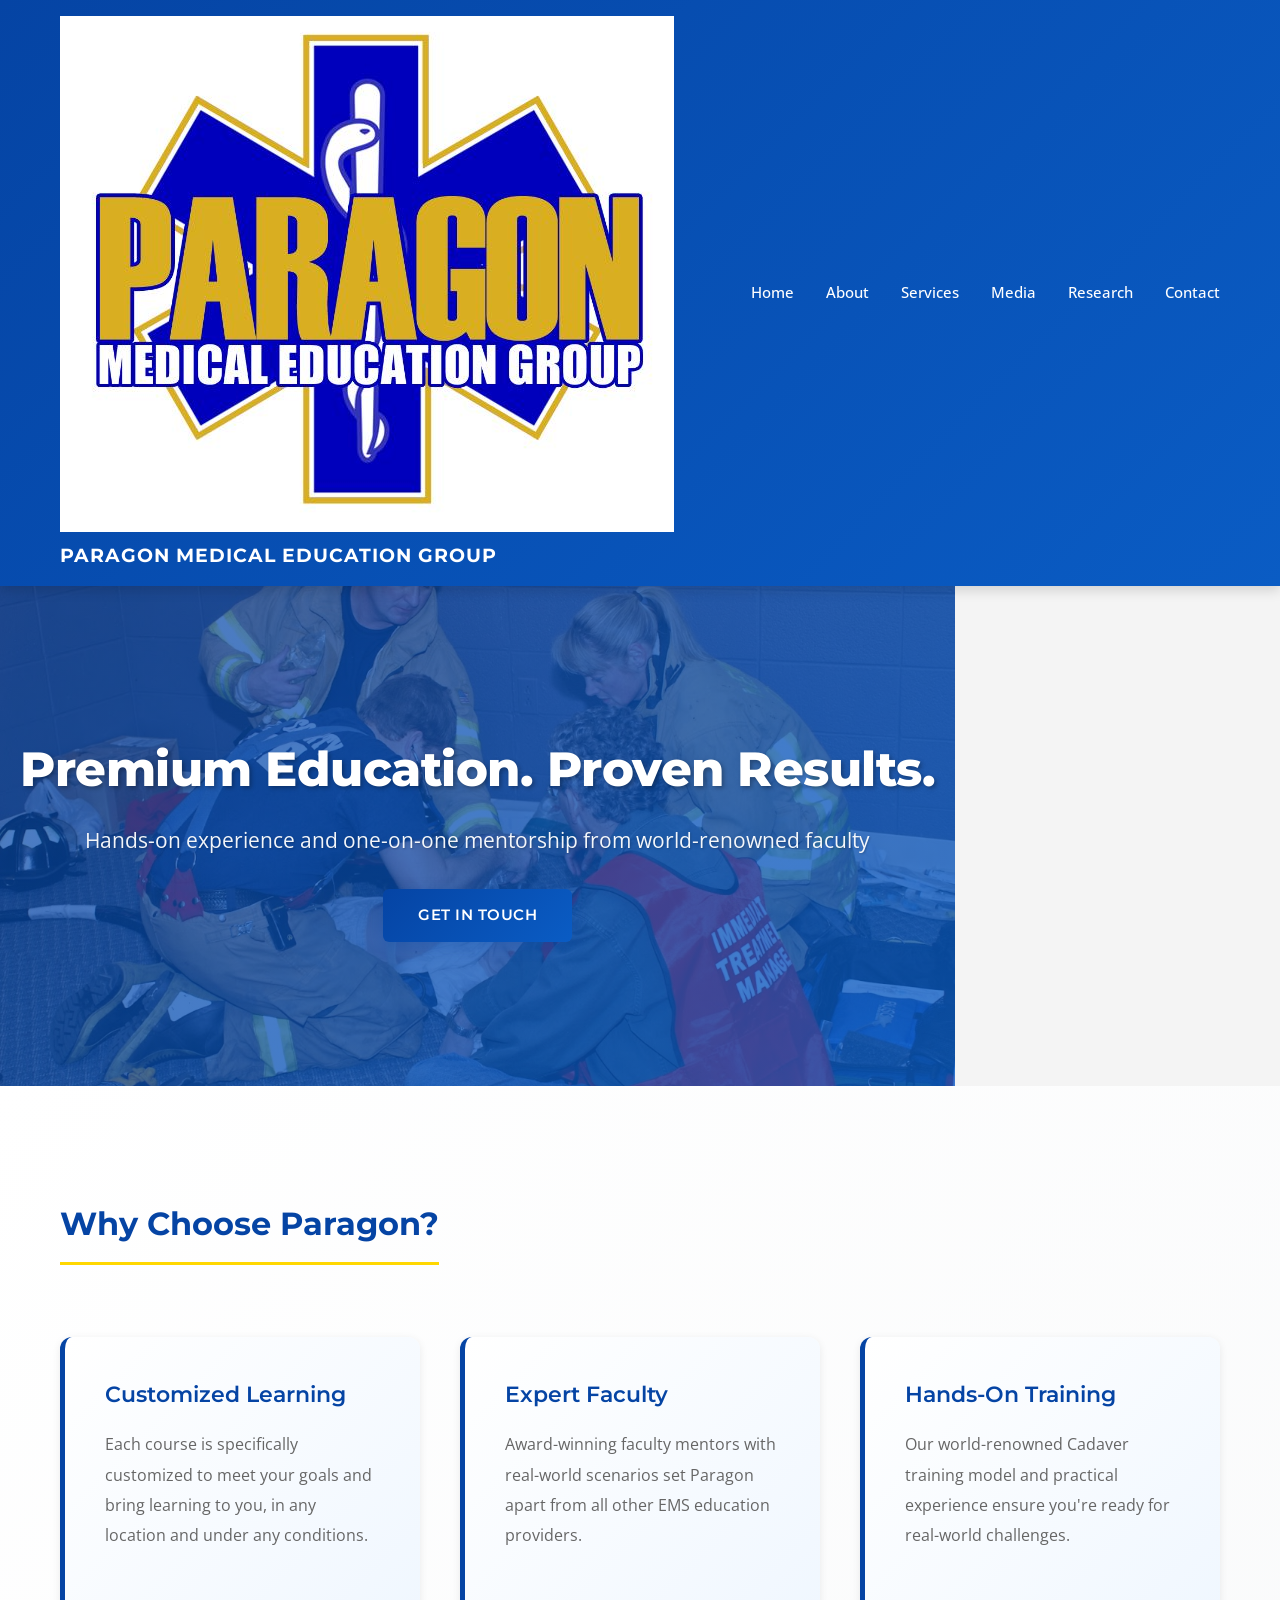
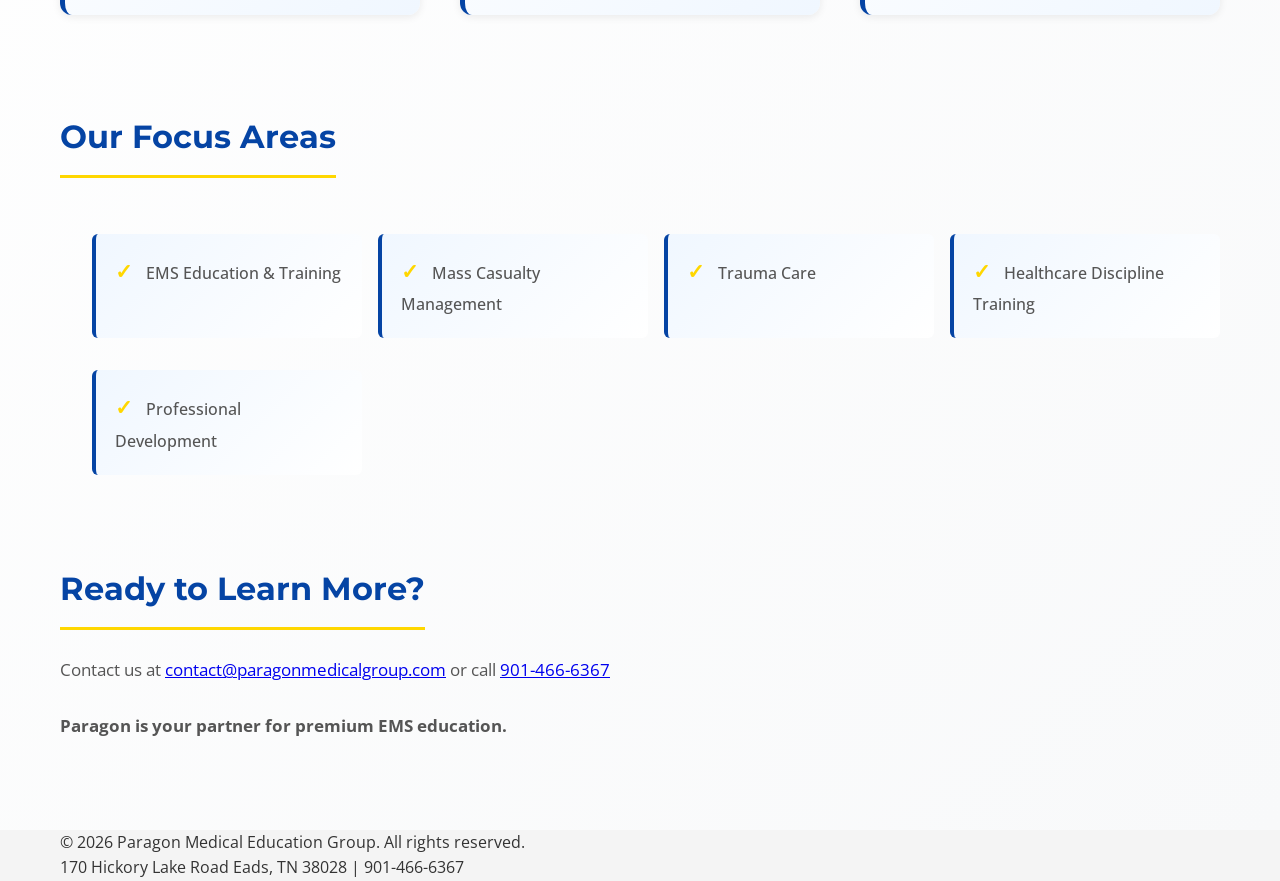
==== commit 88da9527: "Fix image sources in index.html Updated logo image source and hero background image URL." ====
--- a/index.html
+++ b/index.html
@@ -11,8 +11,8 @@
         <nav class="navbar">
             <div class="container">
                 <div class="logo-section">
-                    <img src="images/PMEG_small_logo.JPG" alt="Paragon Medical Education Group" class="logo-img">
-                    <div class="logo">Paragon Medical Education</div>
+                    <img src="images/PMEG small logo.JPG" alt="Paragon Medical Education Group" class="logo-img">
+                    <div class="logo">Paragon Medical Education Group</div>
                 </div>
                 <ul class="nav-links">
                     <li><a href="index.html">Home</a></li>
@@ -28,7 +28,7 @@
 
     <main>
         <section class="hero">
-            <div class="hero-image" style="background-image: url('images/PMEG_Pics__2_.JPG');">
+            <div class="hero-image" style="background-image: url('images/PMEG Pics (2).JPG');">
                 <div class="hero-overlay">
                     <div class="container">
                         <h1>Premium Education. Proven Results.</h1>
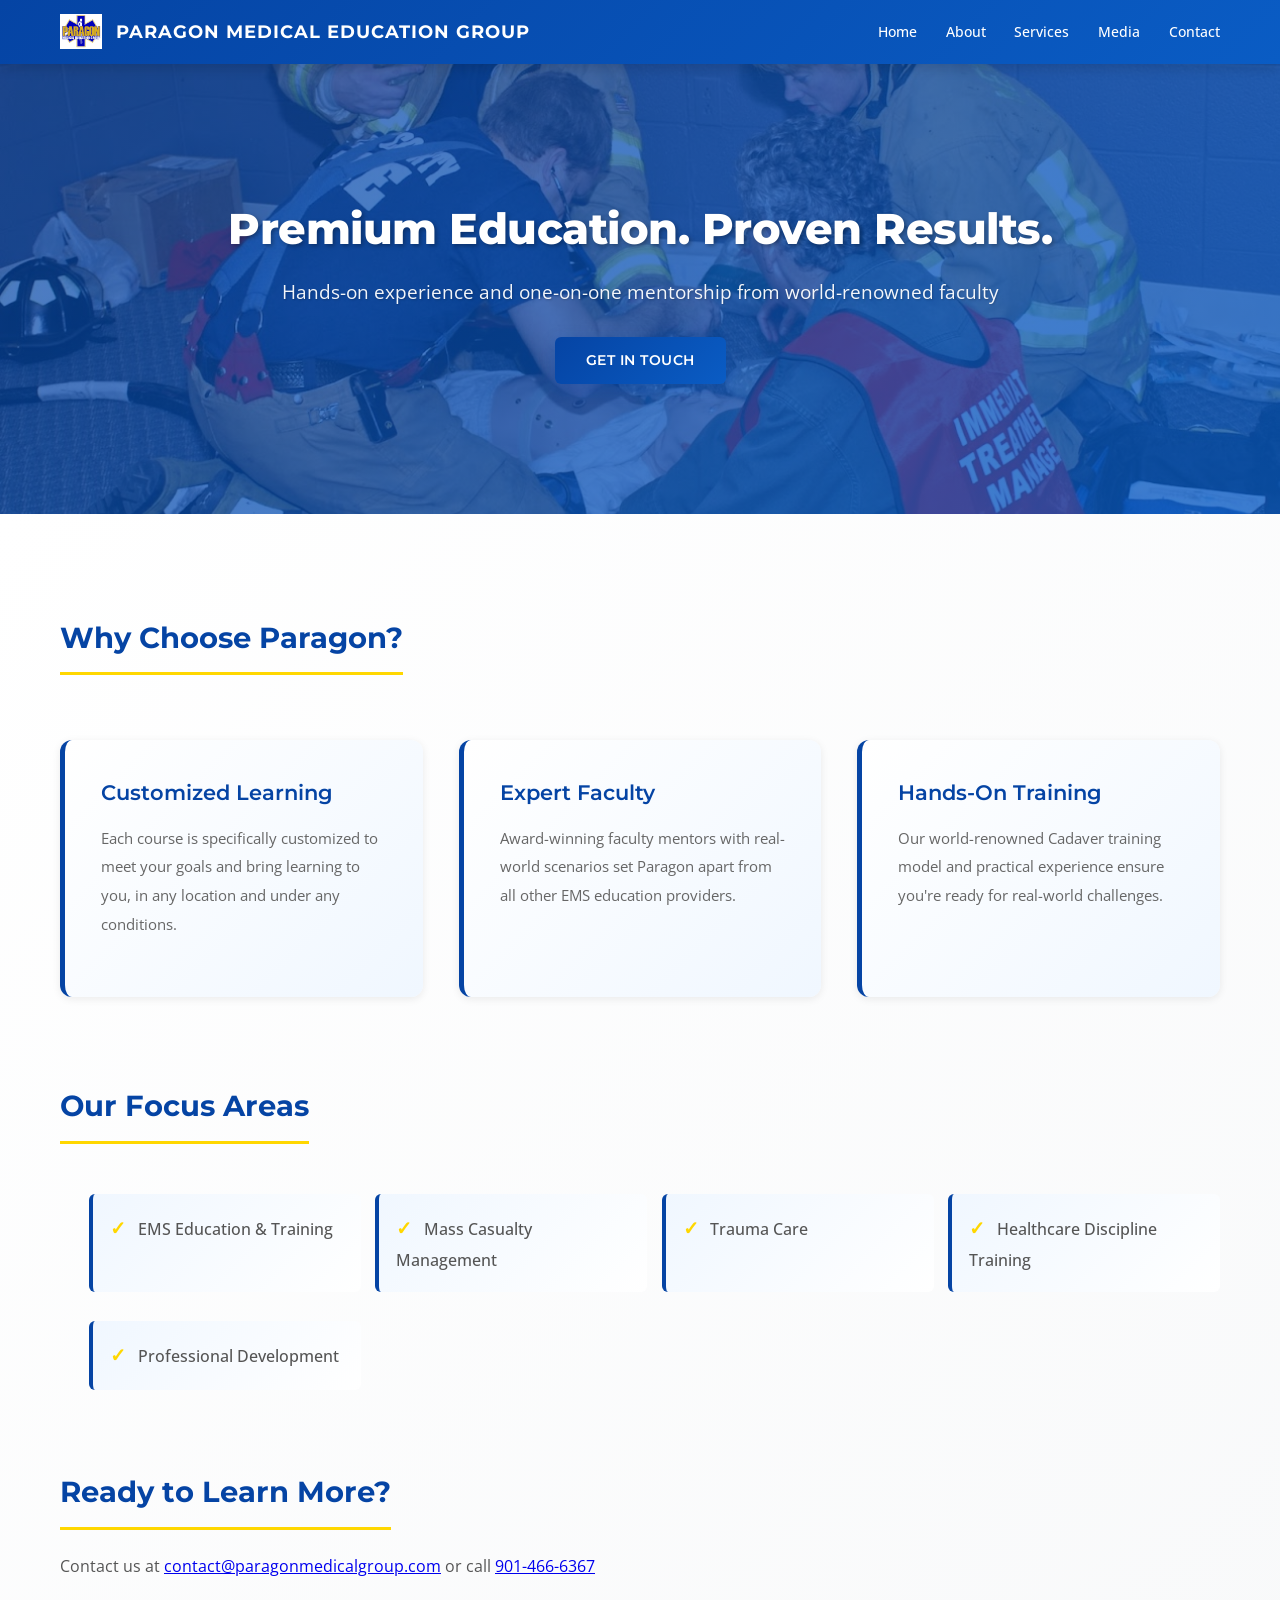
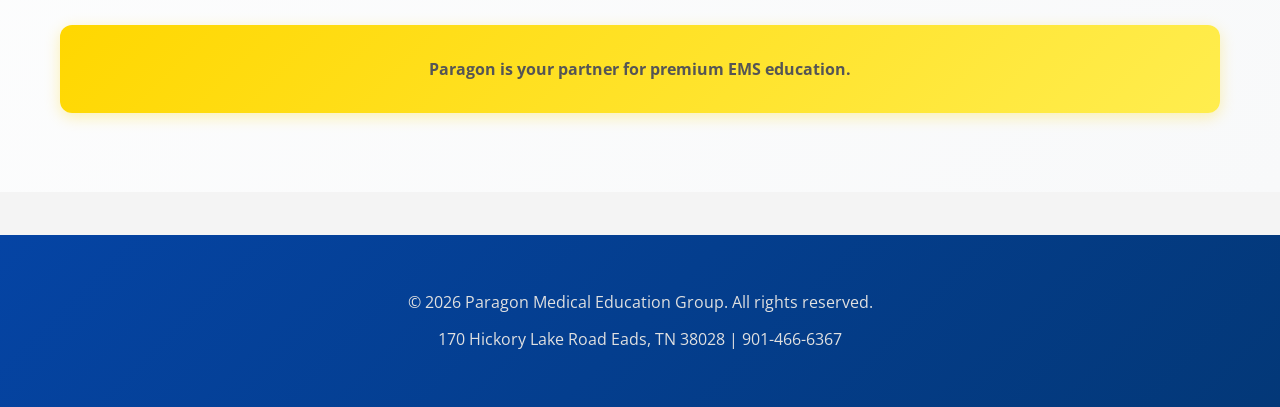
==== commit 0b673205: "Remove 'Research' link from navigation Removed the 'Research' link from the navigation menu." ====
--- a/index.html
+++ b/index.html
@@ -19,7 +19,6 @@
                     <li><a href="about.html">About</a></li>
                     <li><a href="services.html">Services</a></li>
                     <li><a href="media.html">Media</a></li>
-                    <li><a href="research.html">Research</a></li>
                     <li><a href="contact.html">Contact</a></li>
                 </ul>
             </div>
--- a/css/style.css
+++ b/css/style.css
@@ -23,7 +23,7 @@
 .navbar {
     background: linear-gradient(135deg, #0544A4 0%, #0a5cc4 100%);
     color: white;
-    padding: 1rem 0;
+    padding: 0.9rem 0;
     box-shadow: 0 4px 12px rgba(0,0,0,0.15);
     position: sticky;
     top: 0;
@@ -36,9 +36,20 @@
     align-items: center;
 }
 
+.logo-section {
+    display: flex;
+    align-items: center;
+    gap: 0.9rem;
+}
+
+.logo-img {
+    height: 35px;
+    width: auto;
+}
+
 .logo {
     font-family: 'Montserrat', sans-serif;
-    font-size: 1.2rem;
+    font-size: 1.1rem;
     font-weight: 700;
     letter-spacing: 1px;
     color: white;
@@ -48,14 +59,14 @@
 .nav-links {
     display: flex;
     list-style: none;
-    gap: 2rem;
+    gap: 1.8rem;
 }
 
 .nav-links a {
     color: white;
     text-decoration: none;
     transition: all 0.3s ease;
-    font-size: 0.95rem;
+    font-size: 0.9rem;
     font-weight: 500;
     border-bottom: 2px solid transparent;
     padding-bottom: 2px;
@@ -71,22 +82,24 @@
     background-size: cover;
     background-position: center;
     position: relative;
-    min-height: 500px;
+    min-height: 450px;
     display: flex;
     align-items: center;
+    width: 100%;
 }
 
 .hero-image {
     background-size: cover;
     background-position: center;
     position: relative;
-    min-height: 500px;
+    min-height: 450px;
+    width: 100%;
 }
 
 .hero-overlay {
     background: linear-gradient(135deg, rgba(5, 68, 164, 0.7) 0%, rgba(10, 92, 196, 0.8) 100%);
-    padding: 5rem 0;
-    min-height: 500px;
+    padding: 4.5rem 0;
+    min-height: 450px;
     display: flex;
     align-items: center;
 }
@@ -97,8 +110,8 @@
 
 .hero h1 {
     font-family: 'Montserrat', sans-serif;
-    font-size: 3rem;
-    margin-bottom: 1rem;
+    font-size: 2.7rem;
+    margin-bottom: 0.9rem;
     font-weight: 800;
     color: white;
     text-shadow: 2px 2px 4px rgba(0,0,0,0.3);
@@ -106,8 +119,8 @@
 }
 
 .hero p {
-    font-size: 1.3rem;
-    margin-bottom: 2rem;
+    font-size: 1.2rem;
+    margin-bottom: 1.8rem;
     color: white;
     opacity: 0.95;
     text-shadow: 1px 1px 2px rgba(0,0,0,0.2);
@@ -116,7 +129,7 @@
 /* Buttons */
 .btn {
     display: inline-block;
-    padding: 14px 35px;
+    padding: 12px 31px;
     text-decoration: none;
     border-radius: 6px;
     transition: all 0.3s ease;
@@ -126,7 +139,7 @@
     font-family: 'Montserrat', sans-serif;
     text-transform: uppercase;
     letter-spacing: 0.5px;
-    font-size: 0.95rem;
+    font-size: 0.9rem;
 }
 
 .btn-primary {
@@ -148,14 +161,14 @@
 
 .content {
     background: linear-gradient(135deg, #ffffff 0%, #f8f9fa 100%);
-    padding: 4rem 0;
+    padding: 3.6rem 0;
     margin: 0;
 }
 
 .content h1 {
     color: #0544A4;
-    margin-bottom: 1.5rem;
-    font-size: 2.5rem;
+    margin-bottom: 1.35rem;
+    font-size: 2.3rem;
     font-family: 'Montserrat', sans-serif;
     font-weight: 800;
     letter-spacing: -0.5px;
@@ -163,39 +176,39 @@
 
 .content h2 {
     color: #0544A4;
-    margin-top: 3rem;
-    margin-bottom: 1.5rem;
-    font-size: 2rem;
+    margin-top: 2.7rem;
+    margin-bottom: 1.35rem;
+    font-size: 1.8rem;
     font-family: 'Montserrat', sans-serif;
     font-weight: 700;
     border-bottom: 3px solid #ffd700;
-    padding-bottom: 0.8rem;
+    padding-bottom: 0.72rem;
     display: inline-block;
 }
 
 .content h3 {
     color: #0a5cc4;
-    margin-top: 1.5rem;
-    margin-bottom: 1rem;
-    font-size: 1.4rem;
+    margin-top: 1.35rem;
+    margin-bottom: 0.9rem;
+    font-size: 1.3rem;
     font-family: 'Montserrat', sans-serif;
     font-weight: 600;
 }
 
 .content p {
-    margin-bottom: 1.5rem;
+    margin-bottom: 1.35rem;
     color: #555;
     line-height: 1.9;
-    font-size: 1.05rem;
+    font-size: 1rem;
 }
 
 .content ul {
-    margin-left: 2rem;
-    margin-bottom: 1.5rem;
+    margin-left: 1.8rem;
+    margin-bottom: 1.35rem;
 }
 
 .content ul li {
-    margin-bottom: 1rem;
+    margin-bottom: 0.9rem;
     color: #555;
     line-height: 1.8;
 }
@@ -204,13 +217,13 @@
 .features {
     display: grid;
     grid-template-columns: repeat(auto-fit, minmax(300px, 1fr));
-    gap: 2.5rem;
-    margin: 3rem 0;
+    gap: 2.25rem;
+    margin: 2.7rem 0;
 }
 
 .feature-card {
     background: linear-gradient(135deg, #ffffff 0%, #f0f7ff 100%);
-    padding: 2.5rem;
+    padding: 2.25rem;
     border-radius: 12px;
     border-left: 5px solid #0544A4;
     transition: all 0.3s ease;
@@ -224,26 +237,26 @@
 
 .feature-card h3 {
     color: #0544A4;
-    margin-bottom: 1rem;
+    margin-bottom: 0.9rem;
     margin-top: 0;
 }
 
 .feature-card p {
     color: #666;
-    font-size: 1rem;
+    font-size: 0.95rem;
 }
 
 /* Services Grid */
 .services-grid {
     display: grid;
     grid-template-columns: repeat(auto-fit, minmax(320px, 1fr));
-    gap: 2.5rem;
-    margin: 3rem 0;
+    gap: 2.25rem;
+    margin: 2.7rem 0;
 }
 
 .service-card {
     background: linear-gradient(135deg, #ffffff 0%, #f0f7ff 100%);
-    padding: 2rem;
+    padding: 1.8rem;
     border-radius: 12px;
     border-top: 5px solid #0544A4;
     transition: all 0.3s ease;
@@ -259,21 +272,21 @@
 
 .service-card h3 {
     color: #0544A4;
-    margin-bottom: 1rem;
+    margin-bottom: 0.9rem;
     margin-top: 0;
 }
 
 .service-card p {
     color: #666;
-    font-size: 0.95rem;
+    font-size: 0.9rem;
 }
 
 .service-image {
     width: 100%;
-    height: 200px;
+    height: 180px;
     object-fit: cover;
     border-radius: 8px;
-    margin-bottom: 1rem;
+    margin-bottom: 0.9rem;
 }
 
 /* Lists */
@@ -282,12 +295,12 @@
     margin-left: 0;
     display: grid;
     grid-template-columns: repeat(auto-fit, minmax(250px, 1fr));
-    gap: 1rem;
-    margin: 2rem 0;
+    gap: 0.9rem;
+    margin: 1.8rem 0;
 }
 
 .focus-list li {
-    padding: 1.2rem;
+    padding: 1.08rem;
     background: linear-gradient(135deg, #f0f7ff 0%, #ffffff 100%);
     border-left: 4px solid #0544A4;
     border-radius: 6px;
@@ -299,20 +312,20 @@
     content: "✓";
     color: #ffd700;
     font-weight: bold;
-    margin-right: 0.8rem;
-    font-size: 1.3rem;
+    margin-right: 0.72rem;
+    font-size: 1.2rem;
 }
 
 /* Specialty List */
 .specialty-list {
     list-style: none;
     margin-left: 0;
-    margin: 1.5rem 0;
+    margin: 1.35rem 0;
 }
 
 .specialty-list li {
-    padding: 0.8rem 0;
-    padding-left: 2rem;
+    padding: 0.72rem 0;
+    padding-left: 1.8rem;
     position: relative;
     color: #555;
 }
@@ -323,8 +336,350 @@
     left: 0;
     color: #0544A4;
     font-weight: bold;
-    font-size: 1.2rem;
+    font-size: 1.1rem;
 }
 
 /* Help List */
 .help-list {
+    list-style: none;
+    margin-left: 0;
+}
+
+.help-list li {
+    padding: 0.72rem 0;
+    padding-left: 1.8rem;
+    position: relative;
+    color: #555;
+}
+
+.help-list li:before {
+    content: "→";
+    position: absolute;
+    left: 0;
+    color: #0544A4;
+    font-weight: bold;
+}
+
+/* Highlight List */
+.highlight-list {
+    list-style: none;
+    margin-left: 0;
+    margin: 1.8rem 0;
+}
+
+.highlight-list li {
+    padding: 0.9rem 1.35rem;
+    margin-bottom: 0.72rem;
+    background: linear-gradient(135deg, #f0f7ff 0%, #ffffff 100%);
+    border-left: 4px solid #0544A4;
+    color: #555;
+    border-radius: 6px;
+}
+
+.highlight-list li:before {
+    content: "✓";
+    color: #ffd700;
+    font-weight: bold;
+    margin-right: 0.72rem;
+    font-size: 1.1rem;
+}
+
+/* Highlight Box */
+.highlight-box {
+    background: linear-gradient(135deg, #f0f7ff 0%, #ffffff 100%);
+    padding: 2.25rem;
+    border-radius: 12px;
+    border-left: 5px solid #0544A4;
+    margin: 2.25rem 0;
+    box-shadow: 0 2px 8px rgba(0,0,0,0.08);
+}
+
+.highlight-box p {
+    margin-bottom: 1.35rem;
+    color: #333;
+    font-weight: 500;
+    line-height: 1.8;
+}
+
+.highlight-box p:last-child {
+    margin-bottom: 0;
+}
+
+/* Contact Info */
+.contact-info {
+    display: grid;
+    grid-template-columns: repeat(auto-fit, minmax(280px, 1fr));
+    gap: 1.8rem;
+    margin: 2.25rem 0;
+}
+
+.contact-card {
+    background: linear-gradient(135deg, #f0f7ff 0%, #ffffff 100%);
+    padding: 2.25rem;
+    border-radius: 12px;
+    border-left: 5px solid #0544A4;
+    text-align: center;
+    box-shadow: 0 2px 8px rgba(0,0,0,0.08);
+    transition: all 0.3s ease;
+}
+
+.contact-card:hover {
+    transform: translateY(-5px);
+    box-shadow: 0 8px 20px rgba(5, 68, 164, 0.15);
+}
+
+.contact-card h3 {
+    color: #0544A4;
+    margin-bottom: 0.9rem;
+    margin-top: 0;
+}
+
+.contact-card a {
+    color: #0544A4;
+    text-decoration: none;
+    font-weight: 600;
+    transition: all 0.3s ease;
+}
+
+.contact-card a:hover {
+    color: #ffd700;
+    text-decoration: underline;
+}
+
+/* Contact Methods */
+.contact-methods {
+    background: linear-gradient(135deg, #f0f7ff 0%, #ffffff 100%);
+    padding: 2.25rem;
+    border-radius: 12px;
+    border-left: 5px solid #0544A4;
+    margin: 2.25rem 0;
+    box-shadow: 0 2px 8px rgba(0,0,0,0.08);
+}
+
+.contact-methods a {
+    color: #0544A4;
+    text-decoration: none;
+    font-weight: 600;
+    transition: all 0.3s ease;
+}
+
+.contact-methods a:hover {
+    color: #ffd700;
+    text-decoration: underline;
+}
+
+/* Resources Grid */
+.resources-grid {
+    display: grid;
+    grid-template-columns: repeat(auto-fit, minmax(280px, 1fr));
+    gap: 1.8rem;
+    margin: 2.25rem 0;
+}
+
+.resource-card {
+    background: linear-gradient(135deg, #f0f7ff 0%, #ffffff 100%);
+    padding: 2.25rem;
+    border-radius: 12px;
+    border-top: 5px solid #0544A4;
+    box-shadow: 0 2px 8px rgba(0,0,0,0.08);
+    transition: all 0.3s ease;
+}
+
+.resource-card:hover {
+    transform: translateY(-5px);
+    box-shadow: 0 8px 20px rgba(5, 68, 164, 0.15);
+}
+
+.resource-card h3 {
+    color: #0544A4;
+    margin-bottom: 0.9rem;
+    margin-top: 0;
+}
+
+.resource-card p {
+    color: #666;
+}
+
+/* Tagline */
+.tagline {
+    background: linear-gradient(135deg, #ffd700 0%, #ffed4e 100%);
+    padding: 1.8rem;
+    border-radius: 12px;
+    margin: 2.7rem 0;
+    color: #0544A4;
+    font-size: 1.1rem;
+    text-align: center;
+    font-weight: 600;
+    box-shadow: 0 4px 15px rgba(255, 215, 0, 0.3);
+}
+
+/* Podcast Feed */
+.podcast-feed {
+    background: linear-gradient(135deg, #f8f9fa 0%, #f0f7ff 100%);
+    padding: 2.25rem;
+    border-radius: 12px;
+    margin: 2.25rem 0;
+    border-left: 5px solid #0544A4;
+}
+
+.podcast-episode {
+    background: white;
+    padding: 1.8rem;
+    margin-bottom: 1.35rem;
+    border-left: 4px solid #0544A4;
+    border-radius: 8px;
+    transition: all 0.3s ease;
+    box-shadow: 0 2px 8px rgba(0,0,0,0.08);
+}
+
+.podcast-episode:hover {
+    transform: translateX(5px);
+    box-shadow: 0 4px 12px rgba(5, 68, 164, 0.15);
+}
+
+.podcast-episode h3 {
+    color: #0544A4;
+    margin-bottom: 0.45rem;
+    margin-top: 0;
+    font-size: 1.1rem;
+}
+
+.podcast-episode p {
+    margin: 0.45rem 0;
+    font-size: 0.9rem;
+    color: #666;
+}
+
+.podcast-episode a {
+    display: inline-block;
+    margin-top: 0.9rem;
+    padding: 0.63rem 1.08rem;
+    background: linear-gradient(135deg, #0544A4 0%, #0a5cc4 100%);
+    color: white;
+    text-decoration: none;
+    border-radius: 6px;
+    font-weight: 600;
+    font-size: 0.85rem;
+    transition: all 0.3s ease;
+}
+
+.podcast-episode a:hover {
+    transform: translateY(-2px);
+    box-shadow: 0 4px 12px rgba(5, 68, 164, 0.3);
+}
+
+.podcast-logo {
+    text-align: center;
+    margin: 2.25rem 0;
+}
+
+.podcast-logo img {
+    max-width: 180px;
+    height: auto;
+    border-radius: 8px;
+    box-shadow: 0 4px 12px rgba(0,0,0,0.1);
+}
+
+.rss-feed-box {
+    background: linear-gradient(135deg, #f0f7ff 0%, #ffffff 100%);
+    padding: 1.8rem;
+    border-radius: 8px;
+    margin: 1.8rem 0;
+    border-left: 4px solid #0544A4;
+}
+
+.rss-feed-box h4 {
+    color: #0544A4;
+    margin-bottom: 0.9rem;
+    font-size: 1rem;
+}
+
+.rss-feed-box a {
+    display: inline-block;
+    padding: 0.63rem 1.08rem;
+    background: linear-gradient(135deg, #0544A4 0%, #0a5cc4 100%);
+    color: white;
+    text-decoration: none;
+    border-radius: 6px;
+    font-weight: 600;
+    font-size: 0.85rem;
+    transition: all 0.3s ease;
+}
+
+.rss-feed-box a:hover {
+    transform: translateY(-2px);
+    box-shadow: 0 4px 12px rgba(5, 68, 164, 0.3);
+}
+
+/* Footer */
+footer {
+    background: linear-gradient(135deg, #0544A4 0%, #033878 100%);
+    color: white;
+    text-align: center;
+    padding: 2.7rem 0;
+    margin-top: 2.7rem;
+}
+
+footer p {
+    margin: 0.72rem 0;
+    color: #e0e0e0;
+    font-weight: 400;
+}
+
+/* Responsive Design */
+@media (max-width: 768px) {
+    .navbar .container {
+        flex-direction: column;
+        gap: 1.35rem;
+    }
+
+    .nav-links {
+        flex-direction: column;
+        gap: 0.72rem;
+        text-align: center;
+    }
+
+    .hero h1 {
+        font-size: 1.8rem;
+    }
+
+    .hero p {
+        font-size: 0.9rem;
+    }
+
+    .content h2 {
+        font-size: 1.35rem;
+    }
+
+    .content h1 {
+        font-size: 1.6rem;
+    }
+
+    .features, .services-grid, .resources-grid, .contact-info {
+        grid-template-columns: 1fr;
+    }
+
+    .btn {
+        padding: 10px 25px;
+        font-size: 0.8rem;
+    }
+
+    .focus-list {
+        grid-template-columns: 1fr;
+    }
+}
+
+@media (max-width: 480px) {
+    .hero h1 {
+        font-size: 1.35rem;
+    }
+
+    .content h2 {
+        font-size: 1.15rem;
+    }
+
+    .nav-links {
+        gap: 0.45rem;
+        font-size: 0.76rem;
+    }
+}
